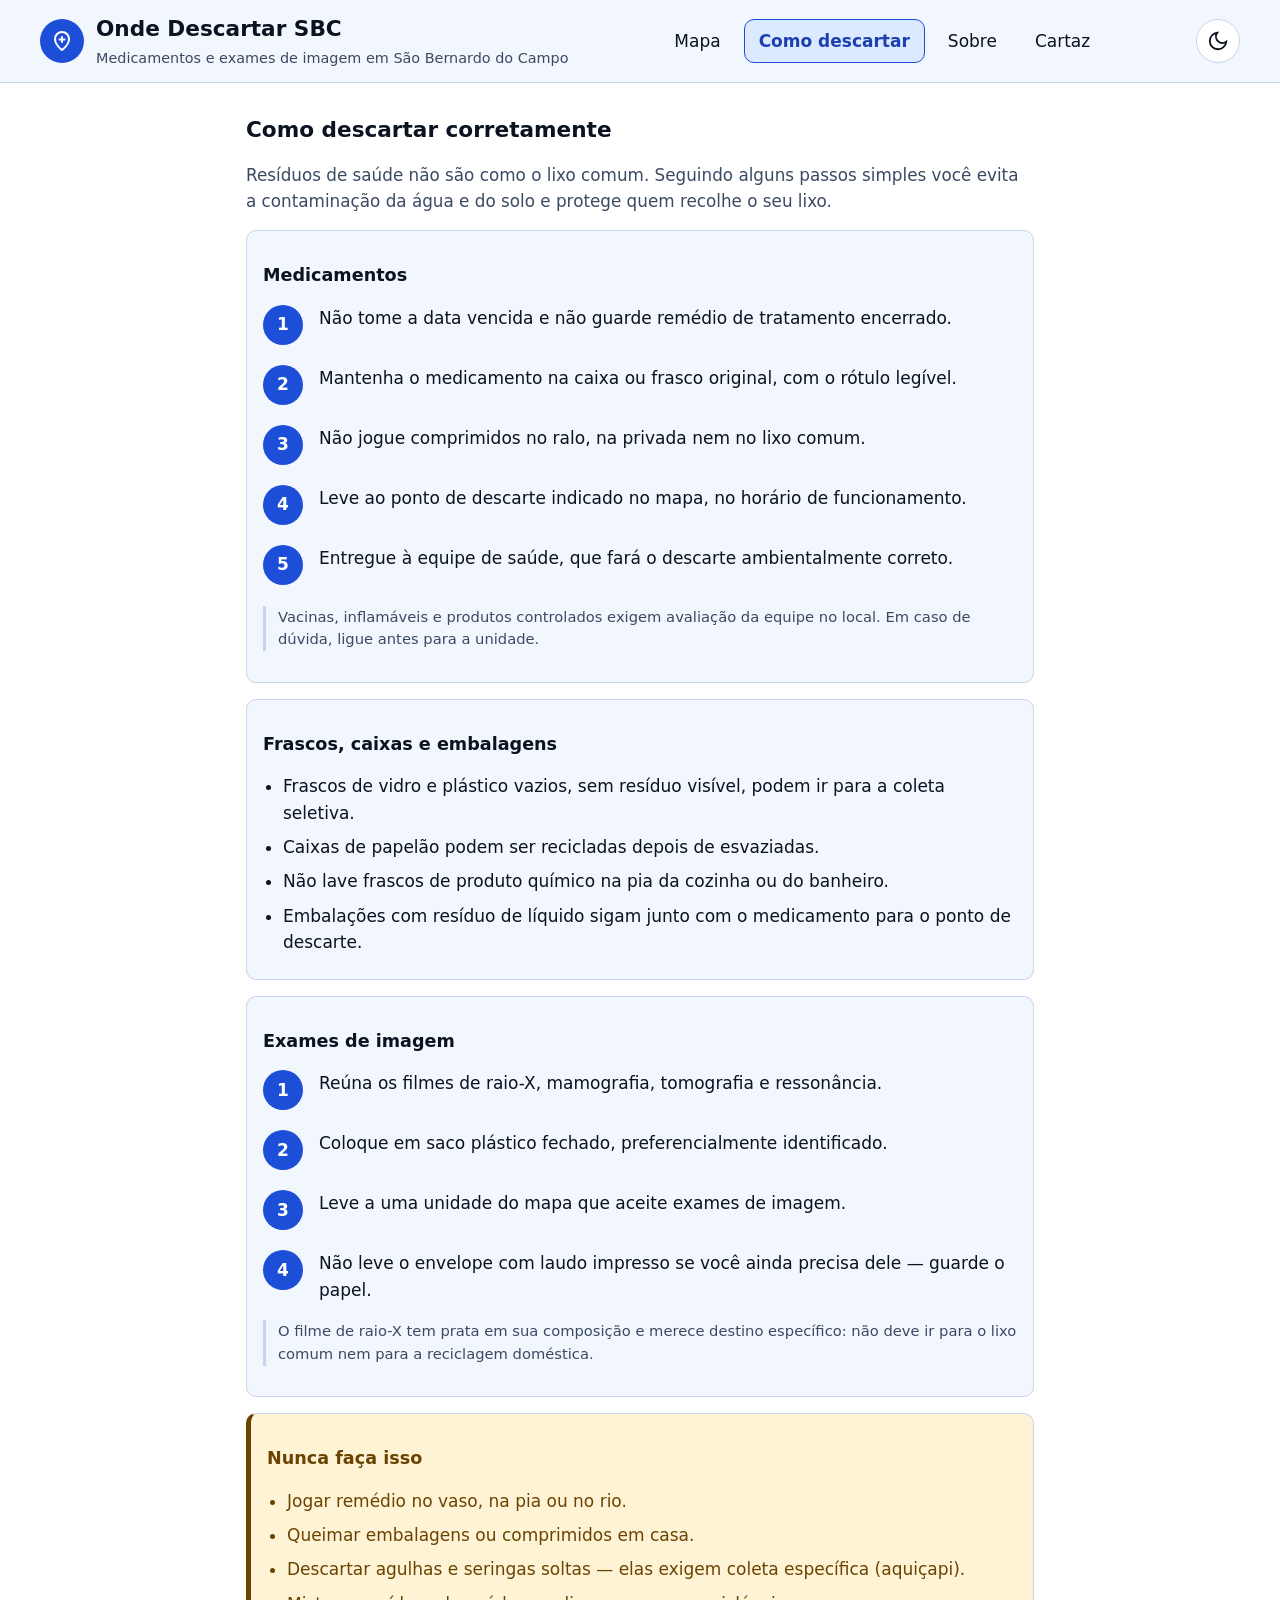
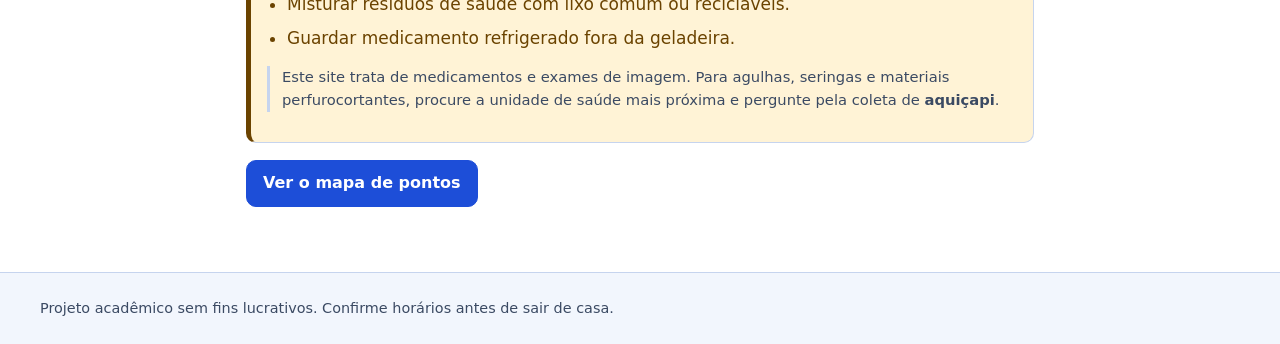
==== como-descartar.html @ 80fb3558 "Mapa de descarte SBC: site estatico com pontos, guia, sobre e cartaz" ====
<!DOCTYPE html>
<html lang="pt-BR">
<head>
  <meta charset="utf-8">
  <meta name="viewport" content="width=device-width, initial-scale=1">
  <title>Como descartar — Onde Descartar SBC</title>
  <meta name="description" content="Passo a passo do descarte correto de medicamentos, frascos, agulhas e exames de imagem em São Bernardo do Campo.">
  <meta name="color-scheme" content="light dark">
  <meta http-equiv="Content-Security-Policy" content="default-src 'self' file: data:; script-src 'self' file: 'unsafe-inline' https://unpkg.com; style-src 'self' file: 'unsafe-inline' https://unpkg.com; img-src 'self' file: data: https:; connect-src 'self' file:; font-src 'self' file:; object-src 'none'; base-uri 'self'; form-action 'self'">
  <script>
    // Aplica o tema antes do CSS: escolha da aba (sessionStorage) ou do sistema.
    (function () {
      var tema = null;
      try { tema = sessionStorage.getItem("tema"); } catch (erro) { tema = null; }
      if (tema !== "claro" && tema !== "escuro") {
        tema = (window.matchMedia && window.matchMedia("(prefers-color-scheme: dark)").matches) ? "escuro" : "claro";
      }
      document.documentElement.setAttribute("data-tema", tema);
    })();
  </script>
  <link rel="stylesheet" href="css/estilo.css">
  <link rel="icon" href="data:,">
</head>
<body>
  <a class="pular-conteudo" href="#conteudo">Pular para o conteúdo</a>
  <div id="anuncios" class="sr-only" role="status" aria-live="polite"></div>

  <header class="cabecalho">
    <div class="cabecalho-interno">
      <div class="marca">
        <span class="marca-icone" aria-hidden="true">
          <svg width="24" height="24" viewBox="0 0 24 24" fill="none" stroke="currentColor" stroke-width="2"
               stroke-linecap="round" stroke-linejoin="round" focusable="false">
            <path d="M12 21s7-5.2 7-11a7 7 0 1 0-14 0c0 5.8 7 11 7 11z"></path>
            <path d="M9.5 10.5h5M12 8v5"></path>
          </svg>
        </span>
        <div>
          <p class="marca-titulo">Onde Descartar SBC</p>
          <p class="subtitulo">Medicamentos e exames de imagem em São Bernardo do Campo</p>
        </div>
      </div>

      <nav class="navegacao" aria-label="Navegação principal">
        <a href="index.html">Mapa</a>
        <a href="como-descartar.html" aria-current="page">Como descartar</a>
        <a href="sobre.html">Sobre</a>
        <a href="cartaz.html">Cartaz</a>
      </nav>

      <button type="button" class="botao-tema" id="botao-tema" aria-label="Alternar tema de cores" aria-pressed="false">
        <svg class="icone-tema-sol" viewBox="0 0 24 24" fill="none" stroke="currentColor" stroke-width="2"
             stroke-linecap="round" aria-hidden="true" focusable="false">
          <circle cx="12" cy="12" r="4"></circle>
          <path d="M12 2v2M12 20v2M4.9 4.9l1.4 1.4M17.7 17.7l1.4 1.4M2 12h2M20 12h2M4.9 19.1l1.4-1.4M17.7 6.3l1.4-1.4"></path>
        </svg>
        <svg class="icone-tema-lua" viewBox="0 0 24 24" fill="none" stroke="currentColor" stroke-width="2"
             stroke-linecap="round" aria-hidden="true" focusable="false">
          <path d="M21 12.8A9 9 0 1 1 11.2 3a7 7 0 0 0 9.8 9.8z"></path>
        </svg>
      </button>
    </div>
  </header>

  <main id="conteudo" class="conteudo pagina">
    <h2>Como descartar corretamente</h2>
    <p class="lead">
      Resíduos de saúde não são como o lixo comum. Seguindo alguns passos simples
      você evita a contaminação da água e do solo e protege quem recolhe o seu lixo.
    </p>

    <section class="cartao" aria-labelledby="t-medicamentos">
      <h3 id="t-medicamentos">Medicamentos</h3>
      <ol class="passos">
        <li>Não tome a data vencida e não guarde remédio de tratamento encerrado.</li>
        <li>Mantenha o medicamento na caixa ou frasco original, com o rótulo legível.</li>
        <li>Não jogue comprimidos no ralo, na privada nem no lixo comum.</li>
        <li>Leve ao ponto de descarte indicado no mapa, no horário de funcionamento.</li>
        <li>Entregue à equipe de saúde, que fará o descarte ambientalmente correto.</li>
      </ol>
      <p class="nota">
        Vacinas, inflamáveis e produtos controlados exigem avaliação da equipe no local.
        Em caso de dúvida, ligue antes para a unidade.
      </p>
    </section>

    <section class="cartao" aria-labelledby="t-embalagens">
      <h3 id="t-embalagens">Frascos, caixas e embalagens</h3>
      <ul class="lista-simples">
        <li>Frascos de vidro e plástico vazios, sem resíduo visível, podem ir para a coleta seletiva.</li>
        <li>Caixas de papelão podem ser recicladas depois de esvaziadas.</li>
        <li>Não lave frascos de produto químico na pia da cozinha ou do banheiro.</li>
        <li>Embalações com resíduo de líquido sigam junto com o medicamento para o ponto de descarte.</li>
      </ul>
    </section>

    <section class="cartao" aria-labelledby="t-exames">
      <h3 id="t-exames">Exames de imagem</h3>
      <ol class="passos">
        <li>Reúna os filmes de raio-X, mamografia, tomografia e ressonância.</li>
        <li>Coloque em saco plástico fechado, preferencialmente identificado.</li>
        <li>Leve a uma unidade do mapa que aceite exames de imagem.</li>
        <li>Não leve o envelope com laudo impresso se você ainda precisa dele — guarde o papel.</li>
      </ol>
      <p class="nota">
        O filme de raio-X tem prata em sua composição e merece destino específico:
        não deve ir para o lixo comum nem para a reciclagem doméstica.
      </p>
    </section>

    <section class="cartao cartao-atencao" aria-labelledby="t-nunca">
      <h3 id="t-nunca">Nunca faça isso</h3>
      <ul class="lista-simples">
        <li>Jogar remédio no vaso, na pia ou no rio.</li>
        <li>Queimar embalagens ou comprimidos em casa.</li>
        <li>Descartar agulhas e seringas soltas — elas exigem coleta específica (aquiçapi).</li>
        <li>Misturar resíduos de saúde com lixo comum ou recicláveis.</li>
        <li>Guardar medicamento refrigerado fora da geladeira.</li>
      </ul>
      <p class="nota">
        Este site trata de medicamentos e exames de imagem. Para agulhas, seringas e
        materiais perfurocortantes, procure a unidade de saúde mais próxima e pergunte
        pela coleta de <strong>aquiçapi</strong>.
      </p>
    </section>

    <p><a class="botao" href="index.html">Ver o mapa de pontos</a></p>
  </main>

  <footer class="rodape">
    <div class="rodape-interno">
      <div>
        <p id="rodape-autor"></p>
        <p id="rodape-instituicao"></p>
        <p>Projeto acadêmico sem fins lucrativos. Confirme horários antes de sair de casa.</p>
      </div>
      <div id="rodape-links">
        <p id="rodape-email"></p>
        <p id="rodape-repositorio"></p>
      </div>
    </div>
  </footer>

  <script src="js/config.js"></script>
  <script src="js/util.js"></script>
  <script src="js/tema.js"></script>
  <script>
    // Aplica os textos opcionais do rodapé (mesma lógica da home).
    (function () {
      var autor = document.getElementById("rodape-autor");
      if (configDefinida(CONFIG.AUTOR)) autor.textContent = "Responsável: " + CONFIG.AUTOR;
      var inst = document.getElementById("rodape-instituicao");
      if (configDefinida(CONFIG.INSTITUICAO)) inst.textContent = CONFIG.INSTITUICAO + " — " + CONFIG.CURSO;
      var email = document.getElementById("rodape-email");
      if (configDefinida(CONFIG.EMAIL_CONTATO)) {
        var a = document.createElement("a");
        a.href = urlSegura(CONFIG.EMAIL_CONTATO);
        a.textContent = CONFIG.EMAIL_CONTATO;
        email.appendChild(a);
      }
      var repo = document.getElementById("rodape-repositorio");
      if (configDefinida(CONFIG.URL_REPOSITORIO)) {
        var r = document.createElement("a");
        r.href = urlSegura(CONFIG.URL_REPOSITORIO);
        r.target = "_blank";
        r.rel = "noopener";
        r.textContent = "Código-fonte no GitHub";
        repo.appendChild(r);
      }
    })();
  </script>
</body>
</html>
---- css/estilo.css ----
/* =========================================================================
   estilo.css - Folha de estilo do site "Onde Descartar SBC"
   -------------------------------------------------------------------------
   - Tema claro (azul/branco) e escuro (verde/preto), alternado pelo botão
     no cabeçalho (html[data-tema]); padrão segue prefers-color-scheme.
   - Cores centralizadas em variáveis CSS em :root.
   - Contraste mínimo WCAG AA (4,5:1) para texto.
   - Fontes do sistema (system-ui), nada de CDN externo.
   - Botões e alvos de toque com no mínimo 44x44 px.
   ========================================================================= */

/* ------------------------- Variáveis de cor ---------------------------- */
:root {
  color-scheme: light;

  /* Tema claro: azul e branco */
  --cor-primaria: #1d4ed8;        /* azul: texto branco sobre ele ≈ 6,8:1 */
  --cor-primaria-forte: #1e40af;
  --cor-primaria-clara: #dbeafe;
  --cor-fundo: #ffffff;
  --cor-superficie: #f2f6fd;
  --cor-superficie-2: #e3ecfb;
  --cor-texto: #0b1220;           /* ≈ 18:1 sobre branco */
  --cor-texto-suave: #3b4a63;     /* ≈ 8,9:1 sobre branco */
  --cor-borda: #c6d4ee;
  --cor-destaque: #1d4ed8;
  --cor-link: #1e40af;            /* ≈ 8,7:1 sobre branco */
  --cor-erro: #8c1d18;
  --cor-erro-fundo: #fdeceb;
  --cor-aviso-texto: #6b4300;
  --cor-aviso-fundo: #fff3d6;
  --cor-sobre-primaria: #ffffff;  /* texto/ícone sobre --cor-primaria */
  --cor-sombra: rgba(20, 45, 105, 0.16);

  /* Medidas */
  --raio: 10px;
  --toque: 44px;                  /* área mínima de toque */
  --largura-max: 1200px;
  --espaco: 16px;
}

/* ------------------------- Tema escuro --------------------------------- */
html[data-tema="escuro"] {
  color-scheme: dark;

  /* Tema escuro: verde e preto */
  --cor-primaria: #4ade80;        /* verde vivo: texto #04120a sobre ele ≈ 11:1 */
  --cor-primaria-forte: #86efac;
  --cor-primaria-clara: #0f2918;
  --cor-fundo: #000000;           /* fundo do body definido explicitamente */
  --cor-superficie: #0d130f;
  --cor-superficie-2: #131b16;
  --cor-texto: #e9f7ee;           /* ≈ 17:1 sobre preto */
  --cor-texto-suave: #a9c4b2;     /* ≈ 10:1 sobre #0d130f */
  --cor-borda: #1f3a2a;
  --cor-destaque: #4ade80;
  --cor-link: #4ade80;            /* ≈ 12:1 sobre preto */
  --cor-erro: #ffb4ab;
  --cor-erro-fundo: #3b1512;
  --cor-aviso-texto: #ffd899;
  --cor-aviso-fundo: #3a2c10;
  --cor-sobre-primaria: #04120a;  /* texto/ícone sobre --cor-primaria */
  --cor-sombra: rgba(0, 0, 0, 0.6);
}

/* ------------------------- Base ---------------------------------------- */
*,
*::before,
*::after {
  box-sizing: border-box;
}

html {
  -webkit-text-size-adjust: 100%;
}

body {
  margin: 0;
  background-color: var(--cor-fundo);   /* sempre declarado, nos dois temas */
  color: var(--cor-texto);
  font-family: system-ui, -apple-system, "Segoe UI", Roboto, "Helvetica Neue", Arial, sans-serif;
  font-size: 17px;
  line-height: 1.55;
}

img,
svg {
  max-width: 100%;
}

a {
  color: var(--cor-link);
}

a:hover {
  text-decoration-thickness: 2px;
}

h1, h2, h3 {
  line-height: 1.25;
  color: var(--cor-texto);
}

h1 { font-size: 1.6rem; }
h2 { font-size: 1.35rem; }
h3 { font-size: 1.1rem; }

p, li {
  color: var(--cor-texto);
}

/* Foco visível para navegação por teclado */
:focus-visible {
  outline: 3px solid var(--cor-destaque);
  outline-offset: 2px;
}

/* Link de pular conteúdo (acessibilidade) */
.pular-conteudo {
  position: absolute;
  left: -9999px;
  top: 0;
  background: var(--cor-primaria);
  color: var(--cor-sobre-primaria);
  padding: 12px 16px;
  z-index: 3000;
}
.pular-conteudo:focus {
  left: 8px;
  top: 8px;
}

/* Região oculta de anúncios para leitores de tela */
.sr-only {
  position: absolute;
  width: 1px;
  height: 1px;
  padding: 0;
  margin: -1px;
  overflow: hidden;
  clip: rect(0 0 0 0);
  white-space: nowrap;
  border: 0;
}

/* ------------------------- Cabeçalho e navegação ----------------------- */
.cabecalho {
  background: var(--cor-superficie);
  border-bottom: 1px solid var(--cor-borda);
  padding: 12px var(--espaco);
}

.cabecalho-interno {
  max-width: var(--largura-max);
  margin: 0 auto;
  display: flex;
  flex-wrap: wrap;
  gap: 12px;
  align-items: center;
  justify-content: space-between;
}

.marca {
  display: flex;
  align-items: center;
  gap: 12px;
}

.marca h1 {
  margin: 0;
  font-size: 1.35rem;
}

.marca .subtitulo {
  margin: 2px 0 0;
  font-size: 0.9rem;
  color: var(--cor-texto-suave);
}

.marca-icone {
  display: inline-flex;
  align-items: center;
  justify-content: center;
  width: 44px;
  height: 44px;
  border-radius: 50%;
  background: var(--cor-primaria);
  color: var(--cor-sobre-primaria);
  flex: 0 0 auto;
}

/* Botão de alternância de tema (claro/escuro) */
.botao-tema {
  display: inline-flex;
  align-items: center;
  justify-content: center;
  width: var(--toque);
  height: var(--toque);
  padding: 0;
  border-radius: 50%;
  border: 1px solid var(--cor-borda);
  background: var(--cor-fundo);
  color: var(--cor-texto);
  cursor: pointer;
  flex: 0 0 auto;
}

.botao-tema:hover { background: var(--cor-superficie-2); }

.botao-tema svg {
  width: 22px;
  height: 22px;
}

/* Sem tema escolhido (ou claro): mostra o sol, esconde a lua */
html:not([data-tema="escuro"]) .icone-tema-sol { display: none; }

/* Tema escuro: mostra a lua, esconde o sol */
html[data-tema="escuro"] .icone-tema-lua { display: none; }


.navegacao {
  display: flex;
  flex-wrap: wrap;
  gap: 8px;
}

.navegacao a {
  display: inline-flex;
  align-items: center;
  min-height: var(--toque);
  padding: 8px 14px;
  border-radius: var(--raio);
  text-decoration: none;
  color: var(--cor-texto);
  border: 1px solid transparent;
}

.navegacao a:hover {
  background: var(--cor-superficie-2);
}

.navegacao a[aria-current="page"] {
  background: var(--cor-primaria-clara);
  border-color: var(--cor-primaria);
  color: var(--cor-primaria-forte);
  font-weight: 600;
}

/* ------------------------- Layout principal ---------------------------- */
.conteudo {
  max-width: var(--largura-max);
  margin: 0 auto;
  padding: var(--espaco);
}

.cartao {
  background: var(--cor-superficie);
  border: 1px solid var(--cor-borda);
  border-radius: var(--raio);
  padding: var(--espaco);
  margin-bottom: var(--espaco);
}

.lead {
  font-size: 1.05rem;
  color: var(--cor-texto-suave);
}

/* ------------------------- Controles e filtros ------------------------- */
.controles {
  display: flex;
  flex-wrap: wrap;
  gap: 12px;
  align-items: flex-end;
  background: var(--cor-superficie);
  border: 1px solid var(--cor-borda);
  border-radius: var(--raio);
  padding: var(--espaco);
  margin-bottom: 12px;
}

.campo {
  display: flex;
  flex-direction: column;
  gap: 4px;
  flex: 1 1 200px;
  min-width: 160px;
}

.campo label {
  font-size: 0.9rem;
  font-weight: 600;
  color: var(--cor-texto);
}

input[type="search"],
input[type="text"],
select {
  min-height: var(--toque);
  padding: 8px 12px;
  font-size: 1rem;
  font-family: inherit;
  color: var(--cor-texto);
  background: var(--cor-fundo);
  border: 1px solid var(--cor-borda);
  border-radius: var(--raio);
  width: 100%;
}

/* ------------------------- Botões -------------------------------------- */
.botao {
  display: inline-flex;
  align-items: center;
  justify-content: center;
  gap: 8px;
  min-height: var(--toque);
  min-width: var(--toque);
  padding: 10px 16px;
  font-size: 1rem;
  font-family: inherit;
  font-weight: 600;
  border-radius: var(--raio);
  border: 1px solid var(--cor-primaria);
  background: var(--cor-primaria);
  color: var(--cor-sobre-primaria);
  cursor: pointer;
  text-decoration: none;
}

.botao:hover { background: var(--cor-primaria-forte); }

.botao-secundario {
  background: var(--cor-fundo);
  color: var(--cor-primaria-forte);
}

.botao[disabled] {
  opacity: 0.6;
  cursor: not-allowed;
}

.grupo-botoes {
  display: flex;
  flex-wrap: wrap;
  gap: 8px;
}

/* ------------------------- Avisos -------------------------------------- */
.aviso {
  border-radius: var(--raio);
  padding: 12px 14px;
  margin-bottom: 12px;
  border: 1px solid var(--cor-borda);
}

.aviso-informacao {
  background: var(--cor-primaria-clara);
  color: var(--cor-texto);
}

.aviso-atencao {
  background: var(--cor-aviso-fundo);
  color: var(--cor-aviso-texto);
}

.aviso-erro {
  background: var(--cor-erro-fundo);
  color: var(--cor-erro);
}

.contagem {
  font-size: 0.95rem;
  color: var(--cor-texto-suave);
  margin: 0 0 12px;
}

/* ------------------------- Abas (celular) ------------------------------ */
.abas {
  display: none;
  gap: 8px;
  margin-bottom: 12px;
}

.abas button {
  flex: 1 1 50%;
  min-height: var(--toque);
  border-radius: var(--raio);
  border: 1px solid var(--cor-borda);
  background: var(--cor-fundo);
  color: var(--cor-texto);
  font-size: 1rem;
  font-family: inherit;
  cursor: pointer;
}

.abas button[aria-selected="true"] {
  background: var(--cor-primaria);
  border-color: var(--cor-primaria);
  color: var(--cor-sobre-primaria);
  font-weight: 700;
}

@media (max-width: 860px) {
  .abas { display: flex; }
}

/* ------------------------- Mapa e lista -------------------------------- */
.painel-mapa {
  display: grid;
  grid-template-columns: minmax(0, 1.2fr) minmax(0, 1fr);
  gap: var(--espaco);
  align-items: start;
}

#mapa {
  height: 60vh;
  min-height: 340px;
  width: 100%;
  border: 1px solid var(--cor-borda);
  border-radius: var(--raio);
  background: var(--cor-superficie-2);
}

.lista-pontos {
  list-style: none;
  margin: 0;
  padding: 0;
  max-height: 60vh;
  overflow-y: auto;
  border: 1px solid var(--cor-borda);
  border-radius: var(--raio);
  background: var(--cor-fundo);
}

.item-ponto {
  padding: 12px 14px;
  border-bottom: 1px solid var(--cor-borda);
}

.item-ponto:last-child { border-bottom: 0; }

.item-ponto h3 {
  margin: 0 0 4px;
  font-size: 1.02rem;
}

.item-ponto .endereco,
.item-ponto .meta {
  margin: 2px 0;
  font-size: 0.92rem;
  color: var(--cor-texto-suave);
}

.item-ponto .acoes {
  display: flex;
  flex-wrap: wrap;
  gap: 8px;
  margin-top: 8px;
}

.item-ponto .acoes a,
.item-ponto .acoes button {
  min-height: var(--toque);
  display: inline-flex;
  align-items: center;
  padding: 6px 12px;
  font-size: 0.92rem;
}

/* No celular: mapa e lista em abas */
@media (max-width: 860px) {
  .painel-mapa { grid-template-columns: 1fr; }
  #mapa { height: 55vh; }
  .lista-pontos { max-height: none; }
  .painel-mapa[data-aba="mapa"] .area-lista { display: none; }
  .painel-mapa[data-aba="lista"] .area-mapa { display: none; }
}

/* ------------------------- Marcador do mapa ---------------------------- */
.marcador {
  width: 34px;
  height: 34px;
  border-radius: 50% 50% 50% 0;
  transform: rotate(-45deg);
  background: var(--cor-primaria);
  border: 2px solid #ffffff;
  box-shadow: 0 2px 6px var(--cor-sombra);
  display: flex;
  align-items: center;
  justify-content: center;
}

.marcador span {
  transform: rotate(45deg);
  color: var(--cor-sobre-primaria);
  font-size: 16px;
  line-height: 1;
}

.marcador-usuario {
  width: 20px;
  height: 20px;
  border-radius: 50%;
  background: #1d4ed8;
  border: 3px solid #ffffff;
  box-shadow: 0 0 0 4px rgba(29, 78, 216, 0.35);
}

/* Popup do Leaflet usando as cores do tema */
.leaflet-popup-content-wrapper,
.leaflet-popup-tip {
  background: var(--cor-fundo);
  color: var(--cor-texto);
}

.leaflet-popup-content {
  margin: 12px 14px;
  font-size: 0.95rem;
}

.popup-titulo {
  margin: 0 0 6px;
  font-size: 1.05rem;
}

.popup-lista {
  margin: 0;
  padding-left: 18px;
}

.popup-lista li { margin: 2px 0; }

.leaflet-container a.leaflet-popup-close-button { color: var(--cor-texto); }

/* ------------------------- Páginas educativas -------------------------- */
.prosa {
  max-width: 760px;
}

.prosa h2 {
  margin-top: 28px;
  padding-bottom: 6px;
  border-bottom: 2px solid var(--cor-primaria-clara);
}

.prosa h3 { margin-top: 22px; }

.prosa ul, .prosa ol { padding-left: 22px; }
.prosa li { margin-bottom: 8px; }

.passos {
  counter-reset: passo;
  list-style: none;
  padding: 0;
}

.passos li {
  position: relative;
  padding-left: 56px;
  margin-bottom: 16px;
  min-height: 44px;
}

.passos li::before {
  counter-increment: passo;
  content: counter(passo);
  position: absolute;
  left: 0;
  top: 0;
  width: 40px;
  height: 40px;
  border-radius: 50%;
  background: var(--cor-primaria);
  color: var(--cor-sobre-primaria);
  font-weight: 700;
  display: flex;
  align-items: center;
  justify-content: center;
}

.caixa-dica {
  background: var(--cor-primaria-clara);
  border-left: 5px solid var(--cor-primaria);
  padding: 12px 16px;
  border-radius: 0 var(--raio) var(--raio) 0;
  margin: 16px 0;
}

.caixa-alerta {
  background: var(--cor-aviso-fundo);
  color: var(--cor-aviso-texto);
  border-left: 5px solid var(--cor-aviso-texto);
  padding: 12px 16px;
  border-radius: 0 var(--raio) var(--raio) 0;
  margin: 16px 0;
}

.tabela {
  width: 100%;
  border-collapse: collapse;
  margin: 16px 0;
  font-size: 0.95rem;
}

.tabela th,
.tabela td {
  border: 1px solid var(--cor-borda);
  padding: 10px 12px;
  text-align: left;
  vertical-align: top;
}

.tabela th { background: var(--cor-superficie-2); }

/* ------------------------- Rodapé -------------------------------------- */
.rodape {
  background: var(--cor-superficie);
  border-top: 1px solid var(--cor-borda);
  margin-top: 32px;
  padding: 20px var(--espaco);
  font-size: 0.9rem;
  color: var(--cor-texto-suave);
}

.rodape-interno {
  max-width: var(--largura-max);
  margin: 0 auto;
  display: flex;
  flex-wrap: wrap;
  gap: 12px;
  justify-content: space-between;
}

.rodape p { margin: 4px 0; color: var(--cor-texto-suave); }

/* ------------------------- Cartaz (impressão) -------------------------- */
.cartaz {
  max-width: 800px;
  margin: 0 auto;
  border: 3px solid var(--cor-primaria);
  border-radius: 16px;
  padding: 28px;
  background: var(--cor-fundo);
}

.cartaz h1 {
  text-align: center;
  margin-bottom: 4px;
  font-size: 2rem;
}

.cartaz .cartaz-subtitulo {
  text-align: center;
  margin-top: 0;
  color: var(--cor-texto-suave);
}

.cartaz-qr {
  display: flex;
  flex-direction: column;
  align-items: center;
  gap: 8px;
  margin-top: 20px;
}

.cartaz-qr img {
  width: 180px;
  height: 180px;
}

.cartaz-lista {
  columns: 2;
  column-gap: 28px;
  font-size: 0.95rem;
}

.cartaz-lista li { break-inside: avoid; }

.botao-imprimir {
  position: sticky;
  top: 8px;
  z-index: 10;
  margin-bottom: 16px;
}

@page {
  size: A4 portrait;
  margin: 12mm;
}

@media print {
  /* Impressão sempre no tema claro, mesmo com o tema escuro ativo */
  :root,
  html[data-tema="claro"],
  html[data-tema="escuro"] {
    color-scheme: light;
    --cor-primaria: #1d4ed8;
    --cor-primaria-forte: #1e40af;
    --cor-primaria-clara: #dbeafe;
    --cor-fundo: #ffffff;
    --cor-superficie: #ffffff;
    --cor-superficie-2: #e3ecfb;
    --cor-texto: #0b1220;
    --cor-texto-suave: #3b4a63;
    --cor-borda: #c6d4ee;
    --cor-destaque: #1d4ed8;
    --cor-link: #1e40af;
    --cor-erro: #8c1d18;
    --cor-erro-fundo: #fdeceb;
    --cor-aviso-texto: #6b4300;
    --cor-aviso-fundo: #fff3d6;
    --cor-sobre-primaria: #ffffff;
    --cor-sombra: rgba(20, 45, 105, 0.16);
  }
  body { background: #ffffff; color: #000000; font-size: 12pt; }
  .cabecalho, .rodape, .botao-imprimir, .abas, .pular-conteudo { display: none !important; }
  .conteudo { padding: 0; max-width: none; }
  .cartaz { border: 3px solid #000; box-shadow: none; page-break-inside: avoid; }
  .cartaz-qr img { width: 150px; height: 150px; }
  a { color: #000; text-decoration: none; }
}


/* ------------------------- Marca nas páginas internas ------------------ */
.marca-titulo {
  margin: 0;
  font-size: 1.35rem;
  font-weight: 700;
  color: var(--cor-texto);
}

/* ------------------------- Páginas educativas -------------------------- */
.pagina {
  max-width: 820px;
}

.pagina-cartaz .conteudo {
  max-width: 860px;
}

.lista-simples {
  padding-left: 20px;
  margin: 8px 0;
}

.lista-simples li { margin-bottom: 8px; }

.nota {
  font-size: 0.92rem;
  color: var(--cor-texto-suave);
  border-left: 3px solid var(--cor-borda);
  padding-left: 12px;
}

.cartao-atencao {
  border-left: 5px solid var(--cor-aviso-texto);
  background: var(--cor-aviso-fundo);
  color: var(--cor-aviso-texto);
}

.cartao-atencao h3,
.cartao-atencao li { color: var(--cor-aviso-texto); }

code {
  font-family: ui-monospace, "Cascadia Mono", Consolas, monospace;
  font-size: 0.9em;
  background: var(--cor-superficie-2);
  padding: 1px 5px;
  border-radius: 4px;
}

/* ------------------------- Cartaz (elementos) -------------------------- */
.barra-impressao {
  max-width: 800px;
  margin: 0 auto 20px;
}

.cartaz-topo {
  text-align: center;
  border-bottom: 3px double var(--cor-primaria);
  padding-bottom: 14px;
  margin-bottom: 18px;
}

.cartaz-superior {
  margin: 0;
  text-transform: uppercase;
  letter-spacing: 2px;
  font-size: 0.85rem;
  font-weight: 700;
  color: var(--cor-primaria-forte);
}

.cartaz-titulo {
  margin: 8px 0 4px;
  font-size: 2.6rem;
  line-height: 1.1;
}

.cartaz-corpo {
  display: grid;
  grid-template-columns: 1.3fr 1fr;
  gap: 20px;
}

.cartaz-passos {
  list-style: none;
  margin: 0;
  padding: 0;
  counter-reset: passo-cartaz;
}

.cartaz-passos li {
  display: flex;
  gap: 12px;
  align-items: flex-start;
  margin-bottom: 14px;
}

.cartaz-passos .num {
  counter-increment: passo-cartaz;
  content: counter(passo-cartaz);
  flex: 0 0 auto;
  width: 38px;
  height: 38px;
  border-radius: 50%;
  background: var(--cor-primaria);
  color: var(--cor-sobre-primaria);
  font-weight: 700;
  display: inline-flex;
  align-items: center;
  justify-content: center;
}

.cartaz-nunca {
  background: var(--cor-erro-fundo);
  border: 2px solid var(--cor-erro);
  border-radius: var(--raio);
  padding: 14px 16px;
}

.cartaz-nunca h2 {
  margin: 0 0 8px;
  font-size: 1.1rem;
  color: var(--cor-erro);
}

.cartaz-nunca ul {
  margin: 0;
  padding-left: 18px;
}

.cartaz-nunca li { margin-bottom: 6px; }

.cartaz-rodape {
  display: flex;
  flex-wrap: wrap;
  gap: 20px;
  align-items: center;
  justify-content: space-between;
  border-top: 1px solid var(--cor-borda);
  margin-top: 20px;
  padding-top: 16px;
}

.cartaz-qr {
  flex: 0 0 auto;
  margin-top: 0;
}

.cartaz-qr .qr-fallback {
  display: none;
  font-size: 0.85rem;
  color: var(--cor-texto-suave);
  text-align: center;
  max-width: 220px;
}

/* Sem QR (imagem ausente): mostra a URL escrita por extenso */
.cartaz-qr.qr-ausente img { display: none; }
.cartaz-qr.qr-ausente .qr-fallback { display: block; }

.cartaz-info {
  flex: 1 1 260px;
}

.cartaz-chamada {
  margin: 0 0 4px;
  font-size: 1.2rem;
  font-weight: 700;
  color: var(--cor-primaria-forte);
}

.cartaz-aviso {
  font-size: 0.88rem;
  color: var(--cor-texto-suave);
}

/* ------------------------- Cartaz (impressão) -------------------------- */
@media (max-width: 700px) {
  .cartaz-corpo { grid-template-columns: 1fr; }
  .cartaz-titulo { font-size: 2rem; }
}
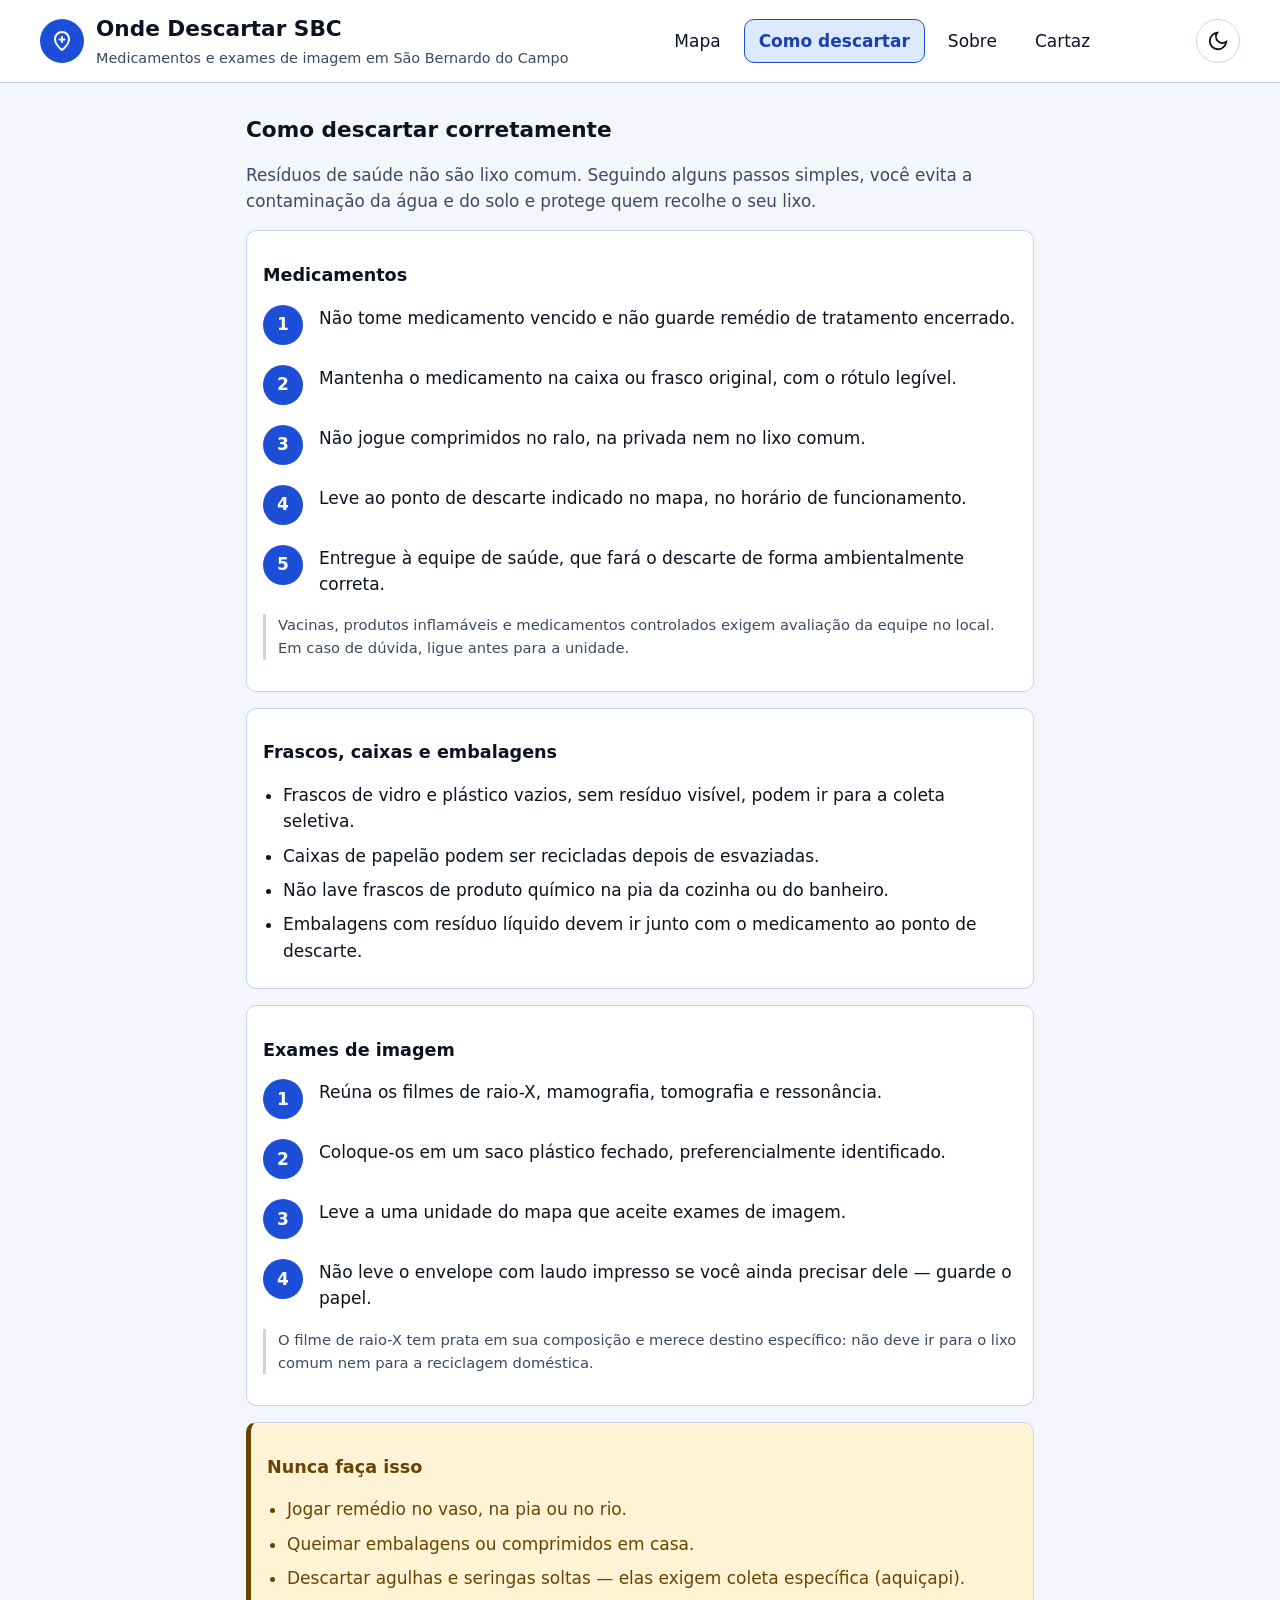
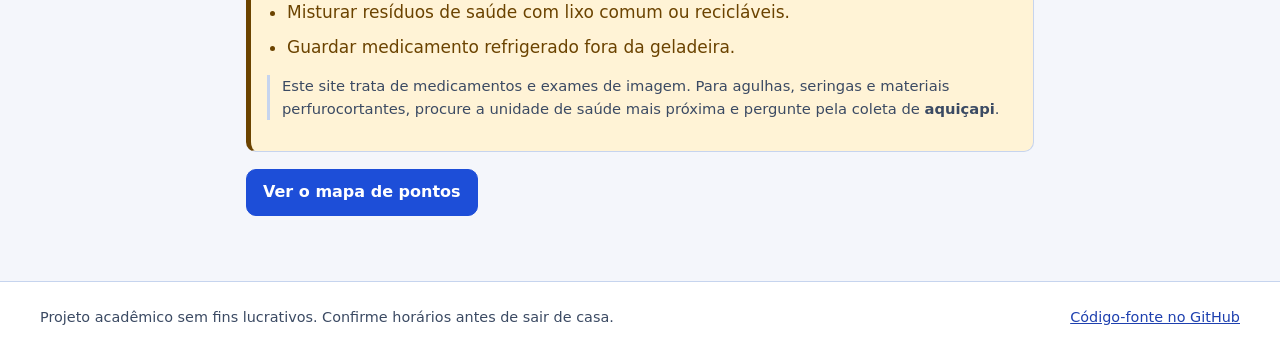
==== commit a431a1df: "Revisao gramatical dos textos e busca com varias palavras, destaque e encaixe no mapa" ====
--- a/como-descartar.html
+++ b/como-descartar.html
@@ -65,22 +65,22 @@
   <main id="conteudo" class="conteudo pagina">
     <h2>Como descartar corretamente</h2>
     <p class="lead">
-      Resíduos de saúde não são como o lixo comum. Seguindo alguns passos simples
+      Resíduos de saúde não são lixo comum. Seguindo alguns passos simples,
       você evita a contaminação da água e do solo e protege quem recolhe o seu lixo.
     </p>
 
     <section class="cartao" aria-labelledby="t-medicamentos">
       <h3 id="t-medicamentos">Medicamentos</h3>
       <ol class="passos">
-        <li>Não tome a data vencida e não guarde remédio de tratamento encerrado.</li>
+        <li>Não tome medicamento vencido e não guarde remédio de tratamento encerrado.</li>
         <li>Mantenha o medicamento na caixa ou frasco original, com o rótulo legível.</li>
         <li>Não jogue comprimidos no ralo, na privada nem no lixo comum.</li>
         <li>Leve ao ponto de descarte indicado no mapa, no horário de funcionamento.</li>
-        <li>Entregue à equipe de saúde, que fará o descarte ambientalmente correto.</li>
+        <li>Entregue à equipe de saúde, que fará o descarte de forma ambientalmente correta.</li>
       </ol>
       <p class="nota">
-        Vacinas, inflamáveis e produtos controlados exigem avaliação da equipe no local.
-        Em caso de dúvida, ligue antes para a unidade.
+        Vacinas, produtos inflamáveis e medicamentos controlados exigem avaliação da
+        equipe no local. Em caso de dúvida, ligue antes para a unidade.
       </p>
     </section>
 
@@ -90,7 +90,7 @@
         <li>Frascos de vidro e plástico vazios, sem resíduo visível, podem ir para a coleta seletiva.</li>
         <li>Caixas de papelão podem ser recicladas depois de esvaziadas.</li>
         <li>Não lave frascos de produto químico na pia da cozinha ou do banheiro.</li>
-        <li>Embalações com resíduo de líquido sigam junto com o medicamento para o ponto de descarte.</li>
+        <li>Embalagens com resíduo líquido devem ir junto com o medicamento ao ponto de descarte.</li>
       </ul>
     </section>
 
@@ -98,9 +98,9 @@
       <h3 id="t-exames">Exames de imagem</h3>
       <ol class="passos">
         <li>Reúna os filmes de raio-X, mamografia, tomografia e ressonância.</li>
-        <li>Coloque em saco plástico fechado, preferencialmente identificado.</li>
+        <li>Coloque-os em um saco plástico fechado, preferencialmente identificado.</li>
         <li>Leve a uma unidade do mapa que aceite exames de imagem.</li>
-        <li>Não leve o envelope com laudo impresso se você ainda precisa dele — guarde o papel.</li>
+        <li>Não leve o envelope com laudo impresso se você ainda precisar dele — guarde o papel.</li>
       </ol>
       <p class="nota">
         O filme de raio-X tem prata em sua composição e merece destino específico:
--- a/css/estilo.css
+++ b/css/estilo.css
@@ -17,9 +17,9 @@
   --cor-primaria: #1d4ed8;        /* azul: texto branco sobre ele ≈ 6,8:1 */
   --cor-primaria-forte: #1e40af;
   --cor-primaria-clara: #dbeafe;
-  --cor-fundo: #ffffff;
-  --cor-superficie: #f2f6fd;
-  --cor-superficie-2: #e3ecfb;
+  --cor-fundo: #f4f6fb;           /* fundo da página: tom suave, sem branco puro */
+  --cor-superficie: #ffffff;      /* cartões, cabeçalho, campos: branco puro */
+  --cor-superficie-2: #e8edf8;    /* hover e destaques */
   --cor-texto: #0b1220;           /* ≈ 18:1 sobre branco */
   --cor-texto-suave: #3b4a63;     /* ≈ 8,9:1 sobre branco */
   --cor-borda: #c6d4ee;
@@ -199,7 +199,7 @@
   padding: 0;
   border-radius: 50%;
   border: 1px solid var(--cor-borda);
-  background: var(--cor-fundo);
+  background: var(--cor-superficie);
   color: var(--cor-texto);
   cursor: pointer;
   flex: 0 0 auto;
@@ -294,6 +294,22 @@
   color: var(--cor-texto);
 }
 
+/* Dica curta abaixo do campo de busca */
+.dica-busca {
+  margin: 2px 0 0;
+  font-size: 0.8rem;
+  line-height: 1.35;
+  color: var(--cor-texto-suave);
+}
+
+/* Trechos que batem com a busca digitada */
+mark {
+  background: var(--cor-primaria-clara);
+  color: var(--cor-texto);
+  padding: 0 2px;
+  border-radius: 3px;
+}
+
 input[type="search"],
 input[type="text"],
 select {
@@ -302,7 +318,7 @@
   font-size: 1rem;
   font-family: inherit;
   color: var(--cor-texto);
-  background: var(--cor-fundo);
+  background: var(--cor-superficie);
   border: 1px solid var(--cor-borda);
   border-radius: var(--raio);
   width: 100%;
@@ -331,7 +347,7 @@
 .botao:hover { background: var(--cor-primaria-forte); }
 
 .botao-secundario {
-  background: var(--cor-fundo);
+  background: var(--cor-superficie);
   color: var(--cor-primaria-forte);
 }
 
@@ -387,7 +403,7 @@
   min-height: var(--toque);
   border-radius: var(--raio);
   border: 1px solid var(--cor-borda);
-  background: var(--cor-fundo);
+  background: var(--cor-superficie);
   color: var(--cor-texto);
   font-size: 1rem;
   font-family: inherit;
@@ -403,7 +419,95 @@
 
 @media (max-width: 860px) {
   .abas { display: flex; }
-}
+
+  /* ---------------- Cabeçalho compacto no celular -------------------- */
+  /* Linha 1: marca + botão de tema. Linha 2: menu que desliza na horizontal. */
+  body { font-size: 16px; }
+
+  .cabecalho { padding: 10px var(--espaco); }
+
+  .cabecalho-interno { gap: 8px 10px; }
+
+  .marca {
+    flex: 1 1 0;
+    min-width: 0;
+    gap: 10px;
+  }
+
+  .marca h1,
+  .marca .marca-titulo { font-size: 1.1rem; }
+
+  .marca .subtitulo {
+    font-size: 0.8rem;
+    line-height: 1.3;
+    margin-top: 1px;
+  }
+
+  .marca-icone { width: 40px; height: 40px; }
+
+  .botao-tema { order: 2; }
+
+  .navegacao {
+    order: 3;
+    flex: 1 0 100%;
+    flex-wrap: nowrap;
+    overflow-x: auto;
+    overscroll-behavior-x: contain;
+    gap: 6px;
+    margin: 0 calc(var(--espaco) * -1);
+    padding: 0 var(--espaco) 2px;
+    scrollbar-width: none;
+    -webkit-overflow-scrolling: touch;
+  }
+  .navegacao::-webkit-scrollbar { display: none; }
+
+  .navegacao a {
+    flex: 0 0 auto;
+    padding: 8px 13px;
+    white-space: nowrap;
+  }
+
+  /* ------------------------- Espaçamentos ---------------------------- */
+  .conteudo { padding: 12px; }
+
+  .cartao,
+  .controles { padding: 12px; }
+
+  .lead { font-size: 1rem; }
+
+  /* ------------------------- Filtros e botões ------------------------ */
+  .controles { gap: 10px; }
+
+  .campo {
+    flex: 1 1 240px;
+    min-width: 0;
+  }
+
+  .grupo-botoes {
+    width: 100%;
+    gap: 8px;
+  }
+
+  .grupo-botoes > * {
+    flex: 1 1 140px;
+    min-width: 140px;
+  }
+
+  .grupo-botoes .botao {
+    width: 100%;
+    padding: 10px 10px;
+    font-size: 0.95rem;
+    white-space: nowrap;
+  }
+
+  /* ------------------------- Lista e passos -------------------------- */
+  .item-ponto { padding: 12px; }
+
+  .passos li { padding-left: 50px; }
+
+  .rodape { padding: 16px var(--espaco); }
+}
+
 
 /* ------------------------- Mapa e lista -------------------------------- */
 .painel-mapa {
@@ -430,7 +534,7 @@
   overflow-y: auto;
   border: 1px solid var(--cor-borda);
   border-radius: var(--raio);
-  background: var(--cor-fundo);
+  background: var(--cor-superficie);
 }
 
 .item-ponto {
@@ -510,7 +614,7 @@
 /* Popup do Leaflet usando as cores do tema */
 .leaflet-popup-content-wrapper,
 .leaflet-popup-tip {
-  background: var(--cor-fundo);
+  background: var(--cor-superficie);
   color: var(--cor-texto);
 }
 
@@ -641,7 +745,7 @@
   border: 3px solid var(--cor-primaria);
   border-radius: 16px;
   padding: 28px;
-  background: var(--cor-fundo);
+  background: var(--cor-superficie);
 }
 
 .cartaz h1 {
@@ -901,4 +1005,12 @@
 @media (max-width: 700px) {
   .cartaz-corpo { grid-template-columns: 1fr; }
   .cartaz-titulo { font-size: 2rem; }
-}
+  .cartaz { padding: 16px; }
+  .cartaz-rodape {
+    flex-direction: column;
+    align-items: center;
+    text-align: center;
+    gap: 14px;
+  }
+  .cartaz-info { flex: 1 1 auto; }
+}
